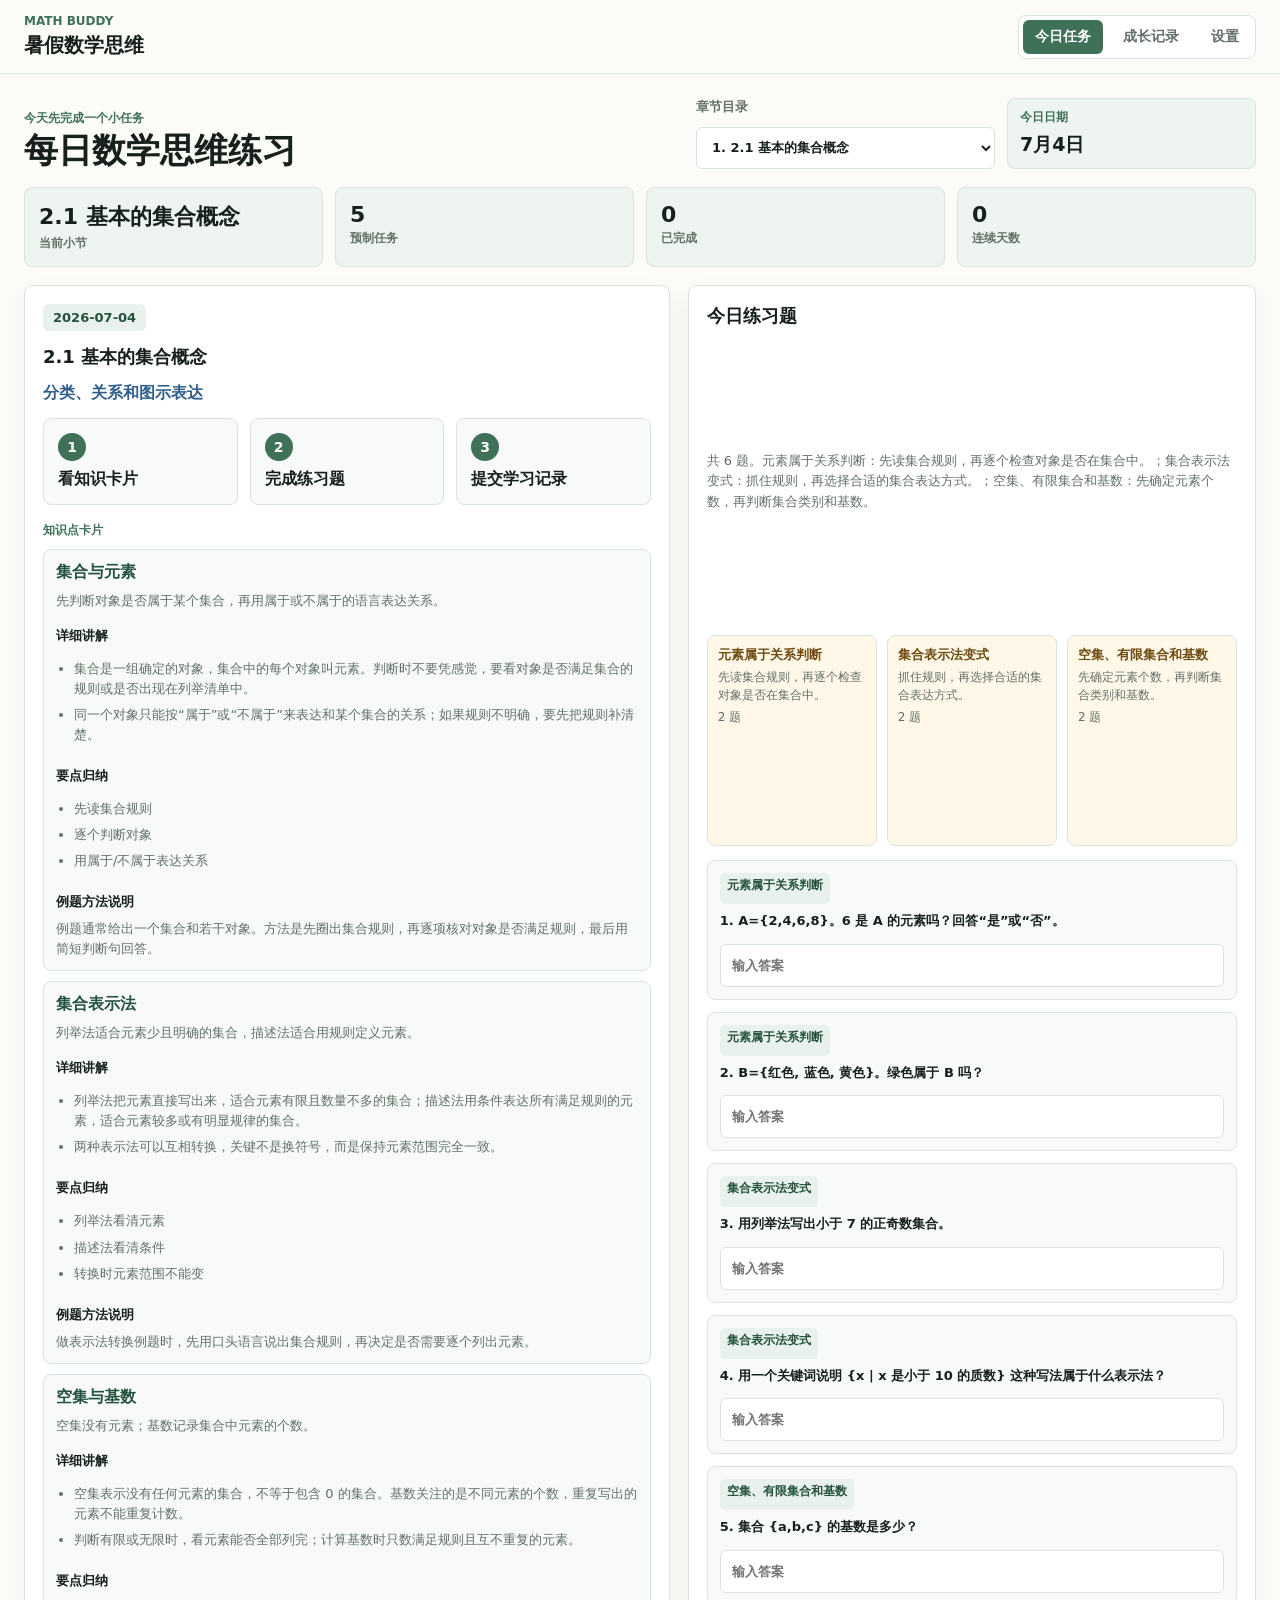
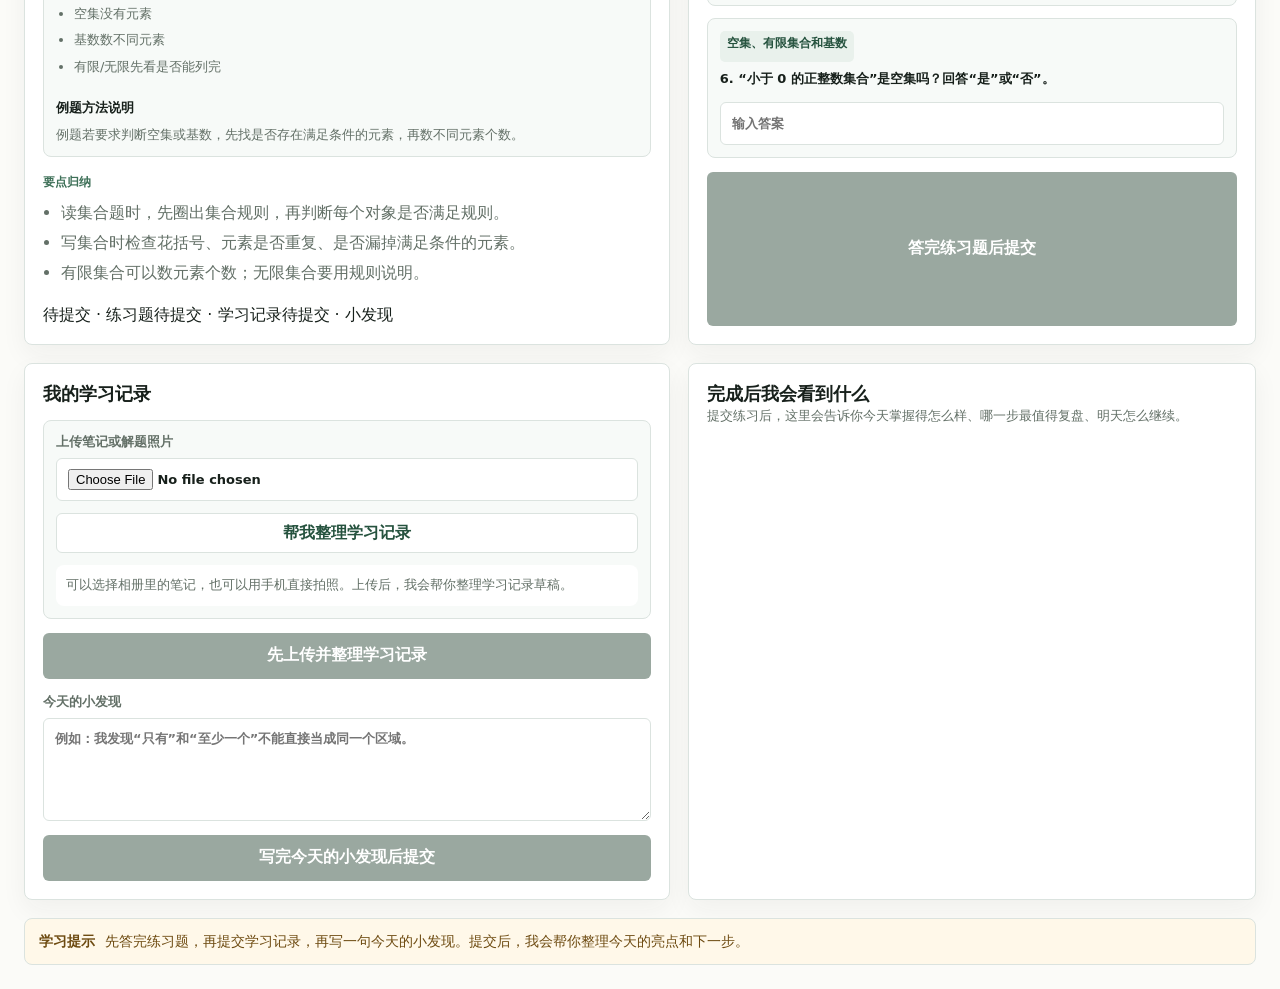
==== math-buddy/index.html @ c6ec44c0 "Refresh Math Buddy asset versions" ====
<!doctype html>
<html lang="zh-CN">
  <head>
    <meta charset="utf-8" />
    <meta name="viewport" content="width=device-width, initial-scale=1" />
    <title>Math Buddy · 暑假数学思维学习工具</title>
    <link rel="icon" href="data:," />
    <link rel="stylesheet" href="./src/styles.css?v=20260705b" />
  </head>
  <body>
    <main class="app-shell">
      <header class="app-header">
        <div class="brand">
          <span>Math Buddy</span>
          <strong>暑假数学思维</strong>
        </div>
        <nav class="app-nav" aria-label="应用导航">
          <button class="nav-button active" data-view="today" type="button">今日任务</button>
          <button class="nav-button" data-view="progress" type="button">成长记录</button>
          <button class="nav-button" data-view="settings" type="button">设置</button>
        </nav>
      </header>

      <section class="page-shell page-active" data-page="today">
        <section class="today-hero">
          <div>
            <p class="eyebrow">今天先完成一个小任务</p>
            <h1>每日数学思维练习</h1>
          </div>
          <div class="selector-row">
            <label>
              章节目录
              <select id="unitSelect" aria-label="选择章节"></select>
            </label>
            <div class="today-date-card">
              <span>今日日期</span>
              <strong id="todayDateLabel"></strong>
            </div>
          </div>
        </section>

        <section id="planSummary" class="summary-grid"></section>

        <section class="daily-grid">
          <article id="taskPanel" class="panel task-panel"></article>
          <article id="practicePanel" class="panel practice-panel"></article>
        </section>

        <section class="daily-grid">
          <article class="panel writing-panel">
            <h2>我的学习记录</h2>
            <div class="photo-evidence-box">
              <label>
                上传笔记或解题照片
                <input id="photoInput" type="file" accept="image/*" capture="environment" />
              </label>
              <img id="photoPreview" alt="练习照片预览" hidden />
              <button id="recognizePhoto" class="ghost" type="button">帮我整理学习记录</button>
              <div id="photoEvidencePanel" class="photo-evidence-result muted">可以选择相册里的笔记，也可以用手机直接拍照。上传后，我会帮你整理学习记录草稿。</div>
            </div>
            <button id="submitLearningRecord" class="primary practice-submit daily-submit" type="button" disabled>先上传并整理学习记录</button>
            <textarea id="evidence" hidden></textarea>
            <label>
              今天的小发现
              <textarea id="reflection" rows="4" placeholder="例如：我发现“只有”和“至少一个”不能直接当成同一个区域。"></textarea>
            </label>
            <button id="submitDiscovery" class="primary practice-submit daily-submit" type="button" disabled>写完今天的小发现后提交</button>
          </article>
          <article id="dailySummaryPanel" class="panel student-summary"></article>
        </section>

        <section id="feedbackPanel" class="panel student-feedback"></section>
      </section>

      <section class="page-shell" data-page="progress">
        <header class="page-heading">
          <p class="eyebrow">Growth Memory</p>
          <h1>我的成长记录</h1>
        </header>
        <section class="daily-grid">
          <article class="panel">
            <div class="panel-title-row">
              <h2>学习习惯</h2>
              <button id="resetMemory" class="ghost" type="button">重置记录</button>
            </div>
            <div id="memoryPanel" class="memory-grid"></div>
          </article>
          <article class="panel">
            <h2>成长时间线</h2>
            <div id="timeline" class="timeline"></div>
          </article>
        </section>
      </section>

      <section class="page-shell" data-page="settings">
        <header class="page-heading">
          <p class="eyebrow">Study Settings</p>
          <h1>学习设置</h1>
        </header>
        <section class="settings-grid">
          <article class="panel compact">
            <h2>计划设置</h2>
            <label>
              学生
              <input id="learnerName" type="text" />
            </label>
            <div class="two">
              <label>
                开始
                <input id="startDate" type="date" />
              </label>
              <label>
                结束
                <input id="endDate" type="date" />
              </label>
            </div>
            <label>
              每日分钟
              <input id="dailyMinutes" type="number" min="10" max="90" step="5" />
            </label>
            <label class="check">
              <input id="includeWeekends" type="checkbox" />
              周末也安排轻任务
            </label>
            <button id="generatePlan" class="primary" type="button">保存设置</button>
          </article>

          <article class="panel toc-panel">
            <h2>预制章节目录</h2>
            <p class="muted">当前自动载入《数学思维》第 2 章预制学习包。你可以在首页选择任一小节开始学习。</p>
            <textarea id="tocText" rows="9" readonly></textarea>
          </article>
        </section>
      </section>
    </main>
    <script type="module" src="./src/app.js?v=20260705b"></script>
  </body>
</html>
---- math-buddy/src/styles.css ----
:root {
  color-scheme: light;
  --ink: #17201b;
  --muted: #637067;
  --line: #dbe3df;
  --paper: #fbfbf8;
  --panel: #ffffff;
  --sage: #3f7159;
  --sage-dark: #25523e;
  --coral: #b95643;
  --blue: #315f8c;
  --amber: #946b1d;
  --soft: #eef4ef;
}

* {
  box-sizing: border-box;
}

body {
  margin: 0;
  background: var(--paper);
  color: var(--ink);
  font-family: ui-sans-serif, system-ui, -apple-system, BlinkMacSystemFont, "Segoe UI", sans-serif;
  letter-spacing: 0;
}

button,
input,
select,
textarea {
  font: inherit;
}

button {
  min-height: 40px;
  border-radius: 6px;
  cursor: pointer;
}

.app-shell {
  min-height: 100vh;
  display: grid;
  grid-template-rows: auto 1fr;
}

.app-header {
  position: sticky;
  top: 0;
  z-index: 5;
  display: flex;
  align-items: center;
  justify-content: space-between;
  gap: 20px;
  border-bottom: 1px solid var(--line);
  background: rgba(251, 251, 248, 0.96);
  padding: 14px 24px;
  backdrop-filter: blur(10px);
}

.app-nav {
  display: flex;
  align-items: center;
  gap: 8px;
  border: 1px solid var(--line);
  border-radius: 8px;
  background: white;
  padding: 4px;
}

.nav-button {
  min-height: 34px;
  border: 0;
  background: transparent;
  color: var(--muted);
  font-size: 14px;
  font-weight: 800;
  padding: 0 12px;
}

.nav-button.active {
  background: var(--sage);
  color: white;
}

.brand {
  display: grid;
  gap: 4px;
}

.brand span,
.eyebrow,
.label {
  color: var(--sage);
  font-size: 12px;
  font-weight: 700;
  text-transform: uppercase;
}

.brand strong {
  font-size: 20px;
}

.page-shell {
  display: none;
  gap: 18px;
  align-content: start;
  padding: 24px;
}

.page-active {
  display: grid;
}

.today-hero,
.page-heading {
  display: flex;
  align-items: end;
  justify-content: space-between;
  gap: 18px;
}

.selector-row {
  display: grid;
  grid-template-columns: minmax(260px, 1.2fr) minmax(220px, 1fr);
  gap: 12px;
  min-width: min(560px, 100%);
}

.today-date-card {
  display: grid;
  align-content: center;
  gap: 6px;
  border: 1px solid var(--line);
  border-radius: 8px;
  background: var(--soft);
  padding: 10px 12px;
}

.today-date-card span {
  color: var(--sage);
  font-size: 12px;
  font-weight: 800;
}

.today-date-card strong {
  color: var(--ink);
  font-size: 19px;
}

h1,
h2,
h3,
p {
  margin: 0;
}

h1 {
  margin-top: 4px;
  font-size: 34px;
  line-height: 1.12;
}

h2 {
  font-size: 18px;
}

h3 {
  font-size: 14px;
}

.panel {
  border: 1px solid var(--line);
  border-radius: 8px;
  background: var(--panel);
  padding: 18px;
  box-shadow: 0 10px 26px rgba(31, 46, 38, 0.05);
}

.compact {
  display: grid;
  gap: 14px;
}

label {
  display: grid;
  gap: 7px;
  color: var(--muted);
  font-size: 13px;
  font-weight: 700;
}

input,
select,
textarea {
  width: 100%;
  border: 1px solid var(--line);
  border-radius: 6px;
  background: #fff;
  color: var(--ink);
  padding: 10px 11px;
  outline: none;
}

textarea {
  resize: vertical;
  line-height: 1.55;
}

input:focus,
select:focus,
textarea:focus {
  border-color: var(--sage);
  box-shadow: 0 0 0 3px rgba(63, 113, 89, 0.15);
}

.two {
  display: grid;
  grid-template-columns: 1fr 1fr;
  gap: 10px;
}

.check {
  display: flex;
  align-items: center;
  gap: 9px;
}

.check input {
  width: 18px;
  height: 18px;
}

.primary {
  border: 0;
  background: var(--sage);
  color: white;
  font-weight: 800;
  padding: 0 16px;
}

.primary:hover {
  background: var(--sage-dark);
}

.primary:disabled {
  background: #9aa8a0;
  cursor: not-allowed;
}

.ghost {
  border: 1px solid var(--line);
  background: white;
  color: var(--sage-dark);
  font-weight: 800;
  padding: 0 12px;
}

.muted {
  color: var(--muted);
  font-size: 13px;
  line-height: 1.6;
}

.warning,
.boundary {
  border-left: 3px solid var(--coral);
  color: #7a3326;
  background: #fff2ef;
  padding: 10px 12px;
  font-size: 13px;
  line-height: 1.5;
}

.summary-grid {
  display: grid;
  grid-template-columns: repeat(4, minmax(0, 1fr));
  gap: 12px;
}

.summary-grid div,
.memory-stat {
  border: 1px solid var(--line);
  border-radius: 8px;
  background: var(--soft);
  padding: 14px;
}

.summary-grid strong,
.memory-stat strong {
  display: block;
  font-size: 22px;
}

.summary-grid span,
.memory-stat span {
  color: var(--muted);
  font-size: 12px;
  font-weight: 700;
}

.daily-grid {
  display: grid;
  grid-template-columns: minmax(0, 1fr) minmax(340px, 0.88fr);
  gap: 18px;
}

.settings-grid {
  display: grid;
  grid-template-columns: minmax(320px, 0.75fr) minmax(0, 1.25fr);
  gap: 18px;
}

.task-panel {
  display: grid;
  gap: 14px;
}

.task-date {
  width: fit-content;
  border-radius: 6px;
  background: #e9f1ec;
  color: var(--sage-dark);
  padding: 6px 10px;
  font-size: 13px;
  font-weight: 800;
}

.focus {
  color: var(--blue);
  font-weight: 800;
}

.learning-path,
.feedback-columns {
  display: grid;
  grid-template-columns: repeat(3, minmax(0, 1fr));
  gap: 12px;
}

.learning-path > div {
  display: grid;
  gap: 8px;
  border: 1px solid var(--line);
  border-radius: 8px;
  background: #f7faf8;
  padding: 14px;
}

.learning-path strong {
  display: grid;
  place-items: center;
  width: 28px;
  height: 28px;
  border-radius: 50%;
  background: var(--sage);
  color: white;
  font-size: 14px;
}

.learning-path span {
  color: var(--ink);
  font-weight: 800;
}

.card-list {
  display: grid;
  grid-template-columns: repeat(2, minmax(0, 1fr));
  gap: 10px;
  margin-top: 10px;
}

.card-list article {
  border: 1px solid var(--line);
  border-radius: 8px;
  background: #f7faf8;
  padding: 12px;
}

.knowledge-card-list {
  grid-template-columns: 1fr;
}

.knowledge-card {
  display: grid;
  gap: 8px;
}

.card-list strong {
  color: var(--sage-dark);
}

.card-list p {
  margin: 0;
  color: var(--muted);
  font-size: 13px;
  line-height: 1.5;
}

.knowledge-card h3 {
  margin: 8px 0 0;
  color: var(--ink);
  font-size: 13px;
}

.knowledge-card ul {
  margin: 0;
}

.knowledge-card li {
  font-size: 13px;
  line-height: 1.55;
}

.evidence-prompt,
.reflection-prompt,
.feedback-main,
.next-action {
  color: var(--ink);
  font-size: 15px;
  line-height: 1.65;
}

.evidence-prompt {
  border-left: 3px solid var(--sage);
  background: #edf5ef;
  padding: 12px;
}

.reflection-prompt {
  border-left: 3px solid var(--amber);
  background: #fff8e9;
  padding: 12px;
}

.writing-panel {
  display: grid;
  gap: 14px;
}

.photo-evidence-box {
  display: grid;
  gap: 12px;
  border: 1px solid var(--line);
  border-radius: 8px;
  background: #f7faf8;
  padding: 12px;
}

#photoPreview {
  width: 100%;
  max-height: 260px;
  border: 1px solid var(--line);
  border-radius: 8px;
  object-fit: contain;
  background: white;
}

.photo-evidence-result {
  border-radius: 8px;
  background: white;
  padding: 10px;
}

.photo-draft {
  display: grid;
  gap: 10px;
}

.photo-draft strong {
  color: var(--sage-dark);
}

.photo-draft h3 {
  margin-top: 4px;
}

.practice-panel {
  display: grid;
  gap: 14px;
}

.practice-list {
  display: grid;
  gap: 12px;
}

.example-family-list {
  display: grid;
  grid-template-columns: repeat(3, minmax(0, 1fr));
  gap: 10px;
}

.example-family-list article {
  border: 1px solid var(--line);
  border-radius: 8px;
  background: #fff8e9;
  padding: 10px;
}

.example-family-list strong {
  display: block;
  color: #6d4a10;
  font-size: 13px;
}

.example-family-list p,
.example-family-list span {
  display: block;
  margin-top: 5px;
  color: var(--muted);
  font-size: 12px;
  line-height: 1.45;
}

.practice-question {
  border: 1px solid var(--line);
  border-radius: 8px;
  background: #f7faf8;
  padding: 12px;
}

.practice-question em {
  width: fit-content;
  border-radius: 5px;
  background: #e9f1ec;
  color: var(--sage-dark);
  font-size: 12px;
  font-style: normal;
  font-weight: 800;
  padding: 4px 7px;
}

.practice-question span {
  color: var(--ink);
  line-height: 1.5;
}

.practice-question strong {
  color: var(--muted);
  font-size: 13px;
  line-height: 1.5;
}

.practice-question .correct {
  color: var(--sage-dark);
}

.practice-question .incorrect {
  color: var(--coral);
}

.practice-submit {
  width: 100%;
  min-height: 46px;
}

.done {
  border-radius: 6px;
  background: #e7f4ec;
  color: var(--sage-dark);
  padding: 10px 12px;
  font-weight: 800;
}

.student-feedback-inline {
  display: flex;
  align-items: center;
  gap: 10px;
  border: 1px solid var(--line);
  border-radius: 8px;
  background: #fff8e9;
  color: #6d4a10;
  padding: 12px 14px;
  font-size: 14px;
  line-height: 1.5;
}

.student-feedback-inline strong {
  flex: 0 0 auto;
}

.feedback-main {
  margin-top: 12px;
  border-radius: 8px;
  background: #eff6fb;
  color: #204768;
  padding: 14px;
  font-weight: 800;
}

.feedback-columns {
  margin-top: 14px;
}

ul {
  margin: 10px 0 0;
  padding-left: 18px;
}

li {
  margin: 6px 0;
  color: var(--muted);
  line-height: 1.5;
}

.next-action {
  margin-top: 14px;
  border-radius: 8px;
  background: #fff8e9;
  color: #6d4a10;
  padding: 12px;
  font-weight: 800;
}

.summary-line {
  width: fit-content;
  margin-top: 12px;
  border-radius: 6px;
  background: #e9f1ec;
  color: var(--sage-dark);
  padding: 8px 10px;
  font-weight: 800;
}

.boundary {
  margin-top: 12px;
}

.panel-title-row {
  display: flex;
  align-items: center;
  justify-content: space-between;
  gap: 12px;
}

.memory-grid {
  display: grid;
  grid-template-columns: repeat(3, 1fr);
  gap: 12px;
  margin-top: 14px;
}

.memory-full {
  grid-column: 1 / -1;
  border: 1px solid var(--line);
  border-radius: 8px;
  background: #f7faf8;
  padding: 14px;
}

.memory-full p {
  margin-top: 7px;
  color: var(--muted);
  line-height: 1.5;
}

.timeline {
  display: grid;
  gap: 10px;
  margin-top: 12px;
}

.timeline-item {
  border-left: 3px solid var(--sage);
  background: #f7faf8;
  padding: 10px 12px;
}

.timeline-item span {
  color: var(--sage);
  font-size: 12px;
  font-weight: 800;
}

.timeline-item p {
  margin-top: 4px;
  color: var(--muted);
  line-height: 1.5;
}

.toc-panel textarea {
  margin-top: 12px;
}

@media (max-width: 980px) {
  .daily-grid,
  .settings-grid {
    grid-template-columns: 1fr;
  }

  .app-header,
  .today-hero,
  .page-heading {
    align-items: stretch;
    flex-direction: column;
  }

  .selector-row {
    grid-template-columns: 1fr;
    min-width: 0;
  }

  .summary-grid,
  .memory-grid {
    grid-template-columns: repeat(2, 1fr);
  }
}

@media (max-width: 620px) {
  .page-shell,
  .app-header {
    padding: 16px;
  }

  .app-nav {
    display: grid;
    grid-template-columns: repeat(3, 1fr);
  }

  h1 {
    font-size: 27px;
  }

  .summary-grid,
  .learning-path,
  .feedback-columns,
  .memory-grid,
  .card-list,
  .example-family-list,
  .two {
    grid-template-columns: 1fr;
  }
}
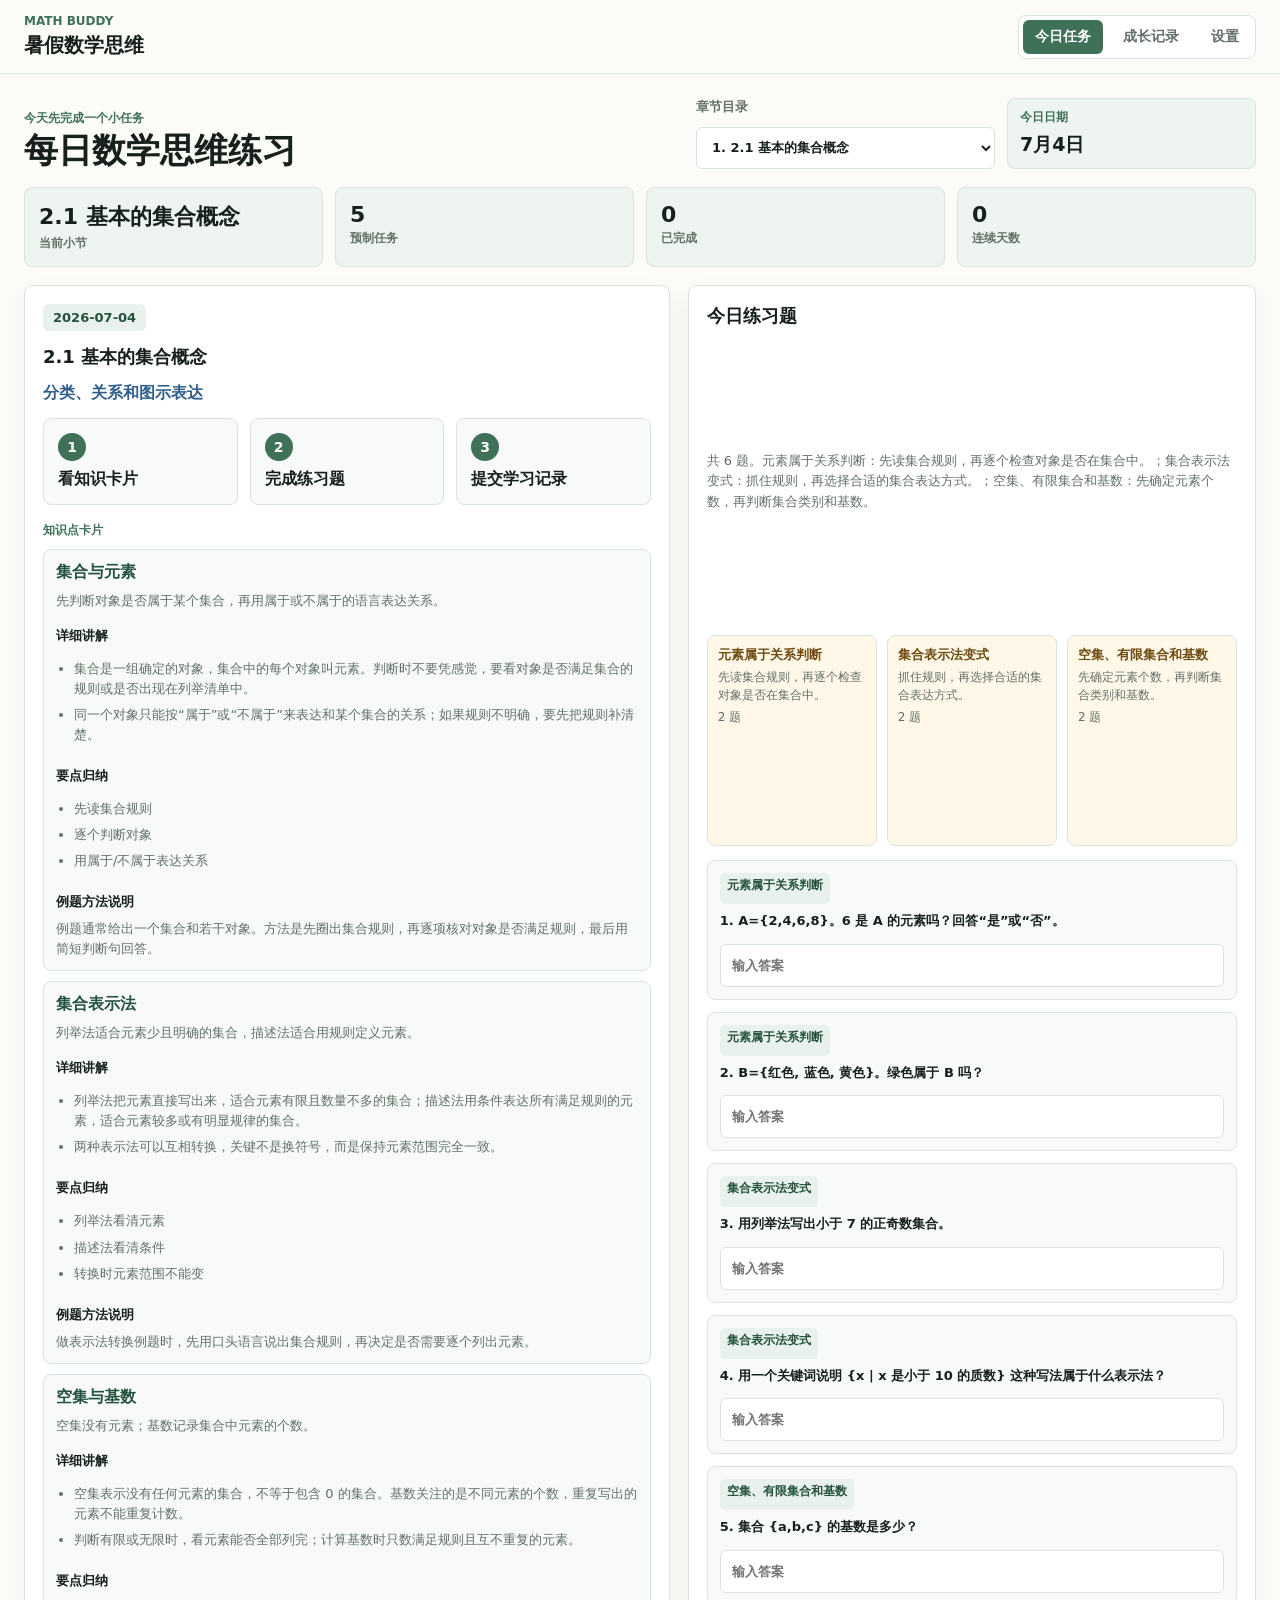
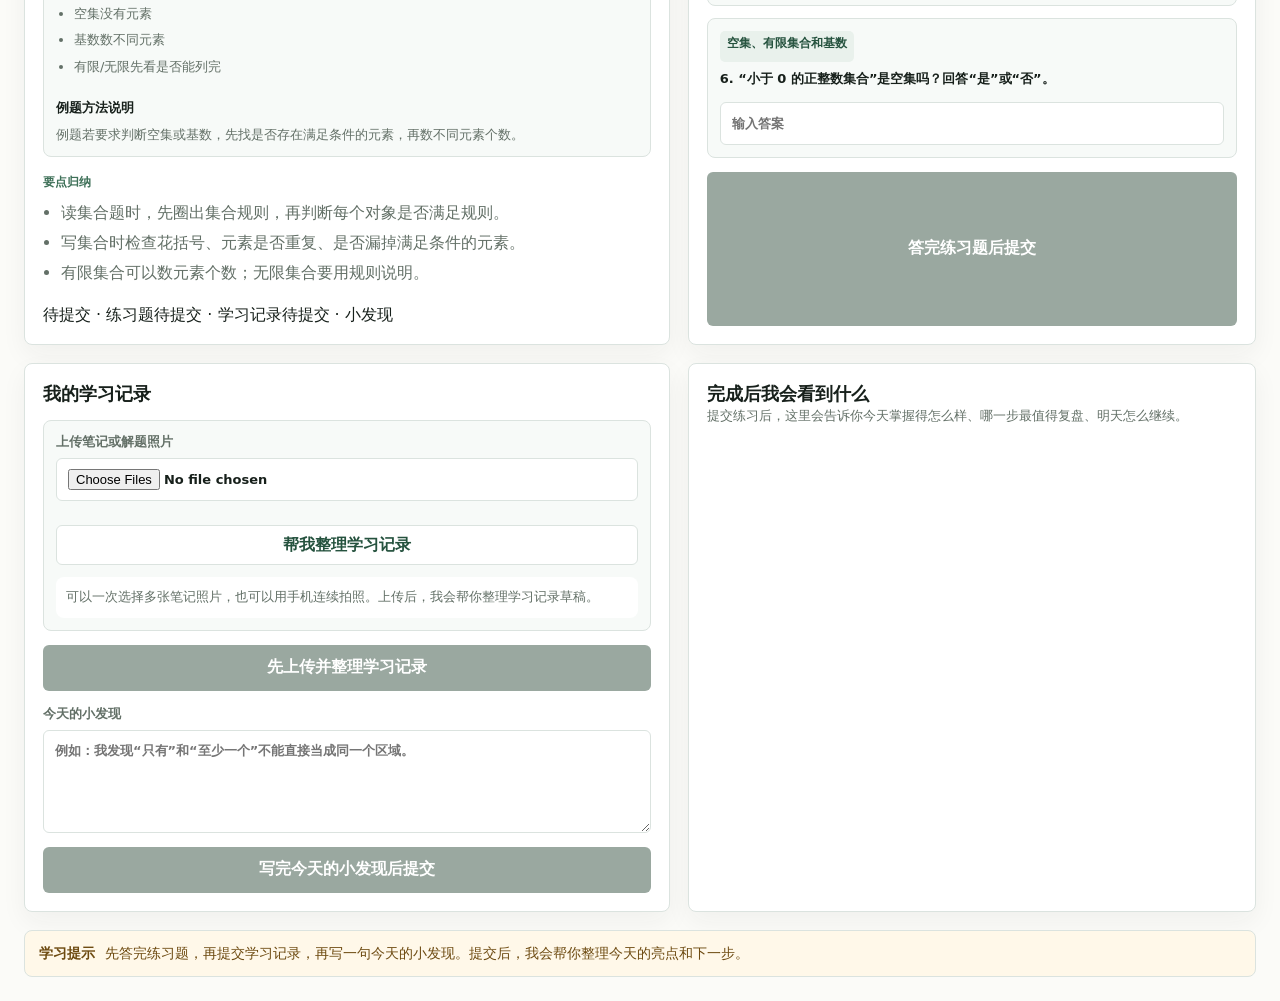
==== commit 4d4ae922: "Support multiple learning record photos" ====
--- a/math-buddy/index.html
+++ b/math-buddy/index.html
@@ -5,7 +5,7 @@
     <meta name="viewport" content="width=device-width, initial-scale=1" />
     <title>Math Buddy · 暑假数学思维学习工具</title>
     <link rel="icon" href="data:," />
-    <link rel="stylesheet" href="./src/styles.css?v=20260705b" />
+    <link rel="stylesheet" href="./src/styles.css?v=20260706" />
   </head>
   <body>
     <main class="app-shell">
@@ -52,11 +52,11 @@
             <div class="photo-evidence-box">
               <label>
                 上传笔记或解题照片
-                <input id="photoInput" type="file" accept="image/*" capture="environment" />
+                <input id="photoInput" type="file" accept="image/*" capture="environment" multiple />
               </label>
-              <img id="photoPreview" alt="练习照片预览" hidden />
+              <div id="photoPreview" class="photo-preview-grid" hidden></div>
               <button id="recognizePhoto" class="ghost" type="button">帮我整理学习记录</button>
-              <div id="photoEvidencePanel" class="photo-evidence-result muted">可以选择相册里的笔记，也可以用手机直接拍照。上传后，我会帮你整理学习记录草稿。</div>
+              <div id="photoEvidencePanel" class="photo-evidence-result muted">可以一次选择多张笔记照片，也可以用手机连续拍照。上传后，我会帮你整理学习记录草稿。</div>
             </div>
             <button id="submitLearningRecord" class="primary practice-submit daily-submit" type="button" disabled>先上传并整理学习记录</button>
             <textarea id="evidence" hidden></textarea>
@@ -133,6 +133,6 @@
         </section>
       </section>
     </main>
-    <script type="module" src="./src/app.js?v=20260705b"></script>
+    <script type="module" src="./src/app.js?v=20260706"></script>
   </body>
 </html>
--- a/math-buddy/src/styles.css
+++ b/math-buddy/src/styles.css
@@ -447,13 +447,38 @@
   padding: 12px;
 }
 
-#photoPreview {
+.photo-preview-grid {
+  display: grid;
+  grid-template-columns: repeat(auto-fit, minmax(120px, 1fr));
+  gap: 10px;
+}
+
+.photo-preview-card {
+  display: grid;
+  gap: 6px;
+  margin: 0;
+}
+
+.photo-preview-card img {
   width: 100%;
-  max-height: 260px;
-  border: 1px solid var(--line);
-  border-radius: 8px;
-  object-fit: contain;
+  aspect-ratio: 4 / 3;
+  border: 1px solid var(--line);
+  border-radius: 8px;
+  object-fit: cover;
   background: white;
+}
+
+.photo-preview-card figcaption {
+  display: flex;
+  align-items: center;
+  justify-content: space-between;
+  gap: 8px;
+  color: var(--muted);
+  font-size: 0.82rem;
+}
+
+.compact-button {
+  padding: 6px 8px;
 }
 
 .photo-evidence-result {
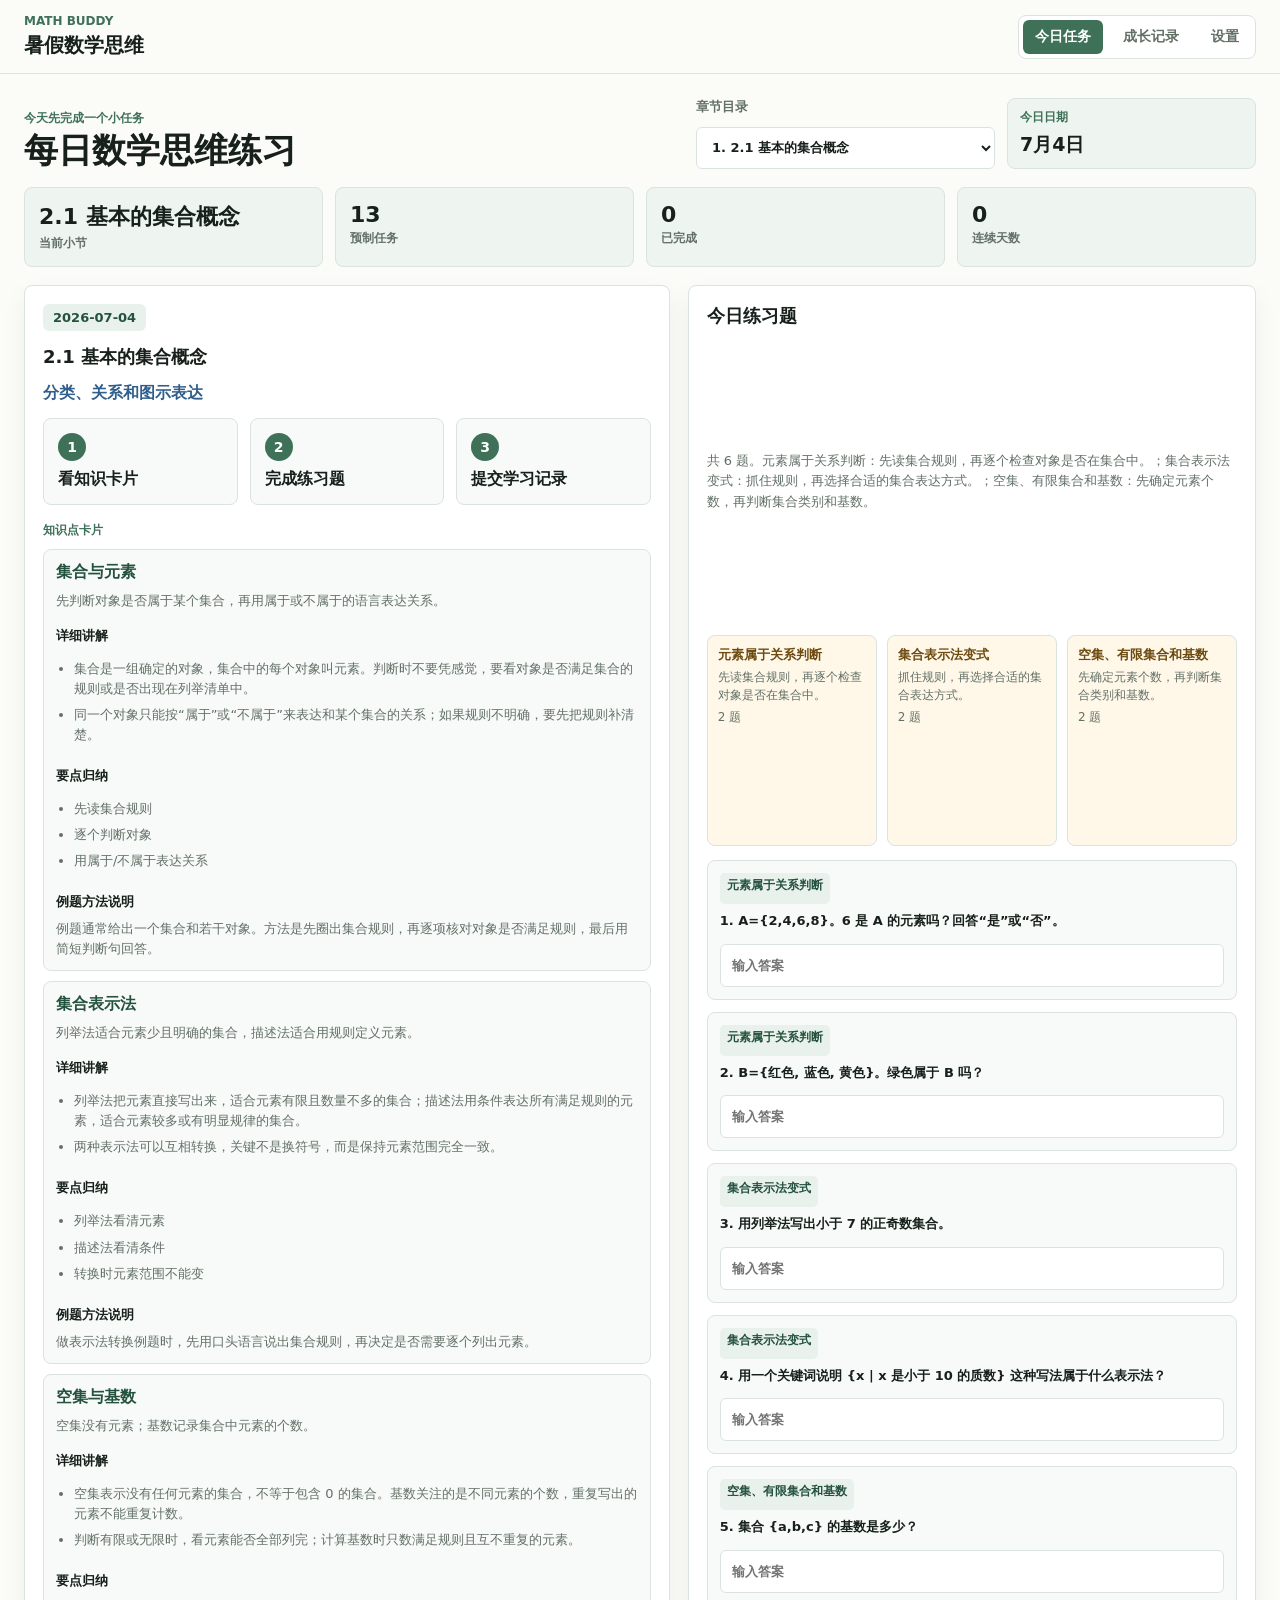
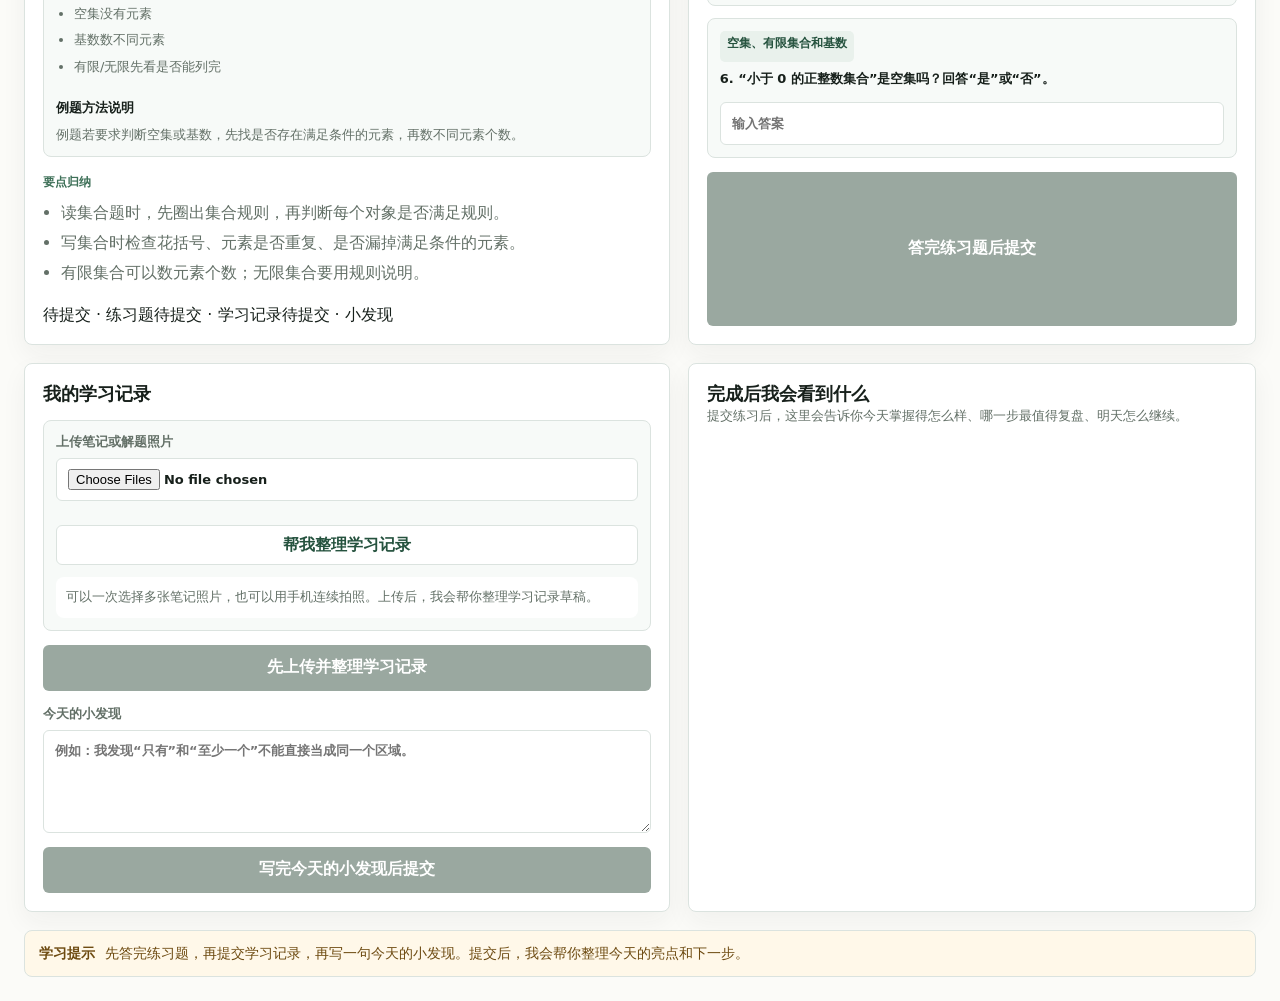
==== commit 4f1472f1: "Add Math Thinking chapter 3 content" ====
--- a/math-buddy/index.html
+++ b/math-buddy/index.html
@@ -5,7 +5,7 @@
     <meta name="viewport" content="width=device-width, initial-scale=1" />
     <title>Math Buddy · 暑假数学思维学习工具</title>
     <link rel="icon" href="data:," />
-    <link rel="stylesheet" href="./src/styles.css?v=20260706" />
+    <link rel="stylesheet" href="./src/styles.css?v=20260710" />
   </head>
   <body>
     <main class="app-shell">
@@ -83,6 +83,7 @@
               <h2>学习习惯</h2>
               <button id="resetMemory" class="ghost" type="button">重置记录</button>
             </div>
+            <div id="localMemoryStatus" class="local-memory-status"></div>
             <div id="memoryPanel" class="memory-grid"></div>
           </article>
           <article class="panel">
@@ -133,6 +134,6 @@
         </section>
       </section>
     </main>
-    <script type="module" src="./src/app.js?v=20260706"></script>
+    <script type="module" src="./src/app.js?v=20260710"></script>
   </body>
 </html>
--- a/math-buddy/src/styles.css
+++ b/math-buddy/src/styles.css
@@ -500,6 +500,18 @@
   margin-top: 4px;
 }
 
+.recognized-text {
+  overflow-x: auto;
+  white-space: pre-wrap;
+  border: 1px solid var(--line);
+  border-radius: 8px;
+  background: #f7faf8;
+  padding: 10px;
+  color: var(--ink);
+  font-family: inherit;
+  line-height: 1.55;
+}
+
 .practice-panel {
   display: grid;
   gap: 14px;
@@ -657,6 +669,26 @@
   align-items: center;
   justify-content: space-between;
   gap: 12px;
+}
+
+.local-memory-status {
+  display: grid;
+  gap: 6px;
+  margin-top: 12px;
+  border: 1px solid var(--line);
+  border-radius: 8px;
+  background: #f7faf8;
+  padding: 12px;
+  color: var(--muted);
+  font-size: 0.9rem;
+}
+
+.local-memory-status strong {
+  color: var(--sage-dark);
+}
+
+.local-memory-status p {
+  margin: 4px 0 0;
 }
 
 .memory-grid {
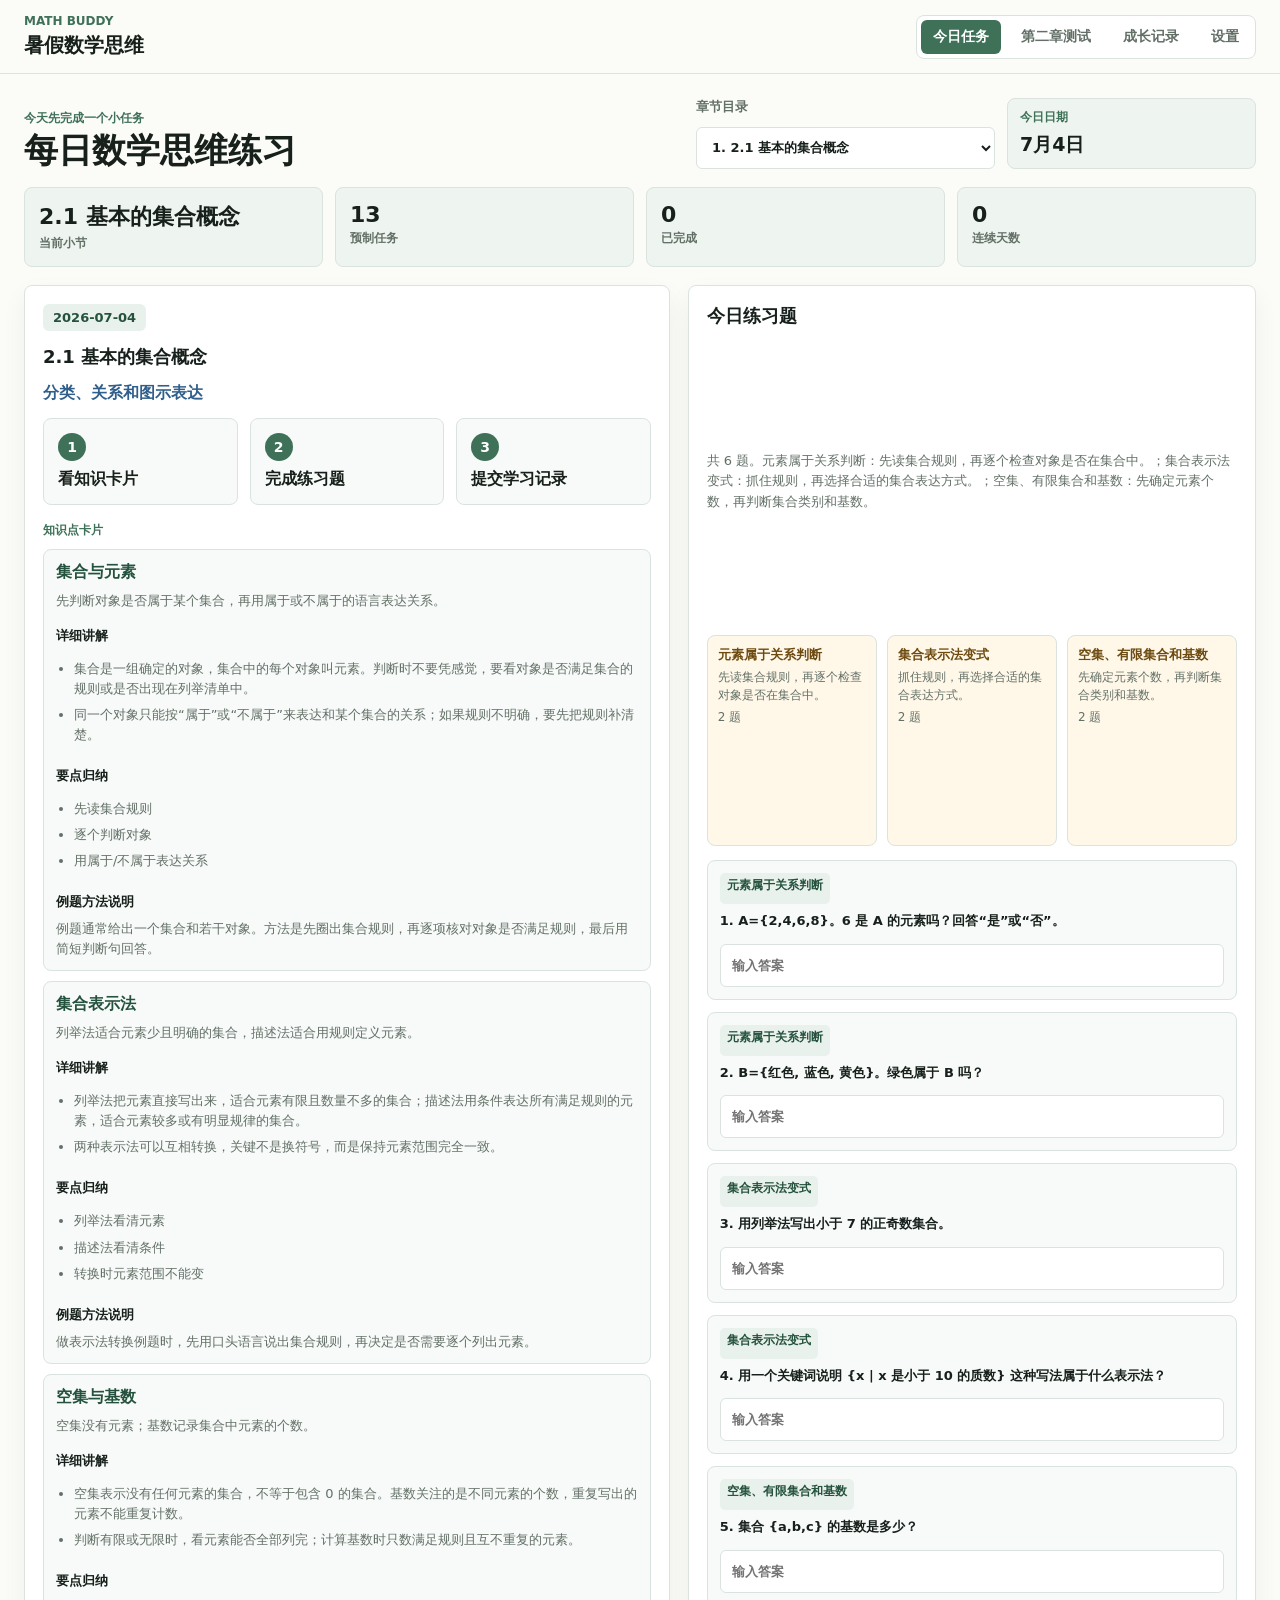
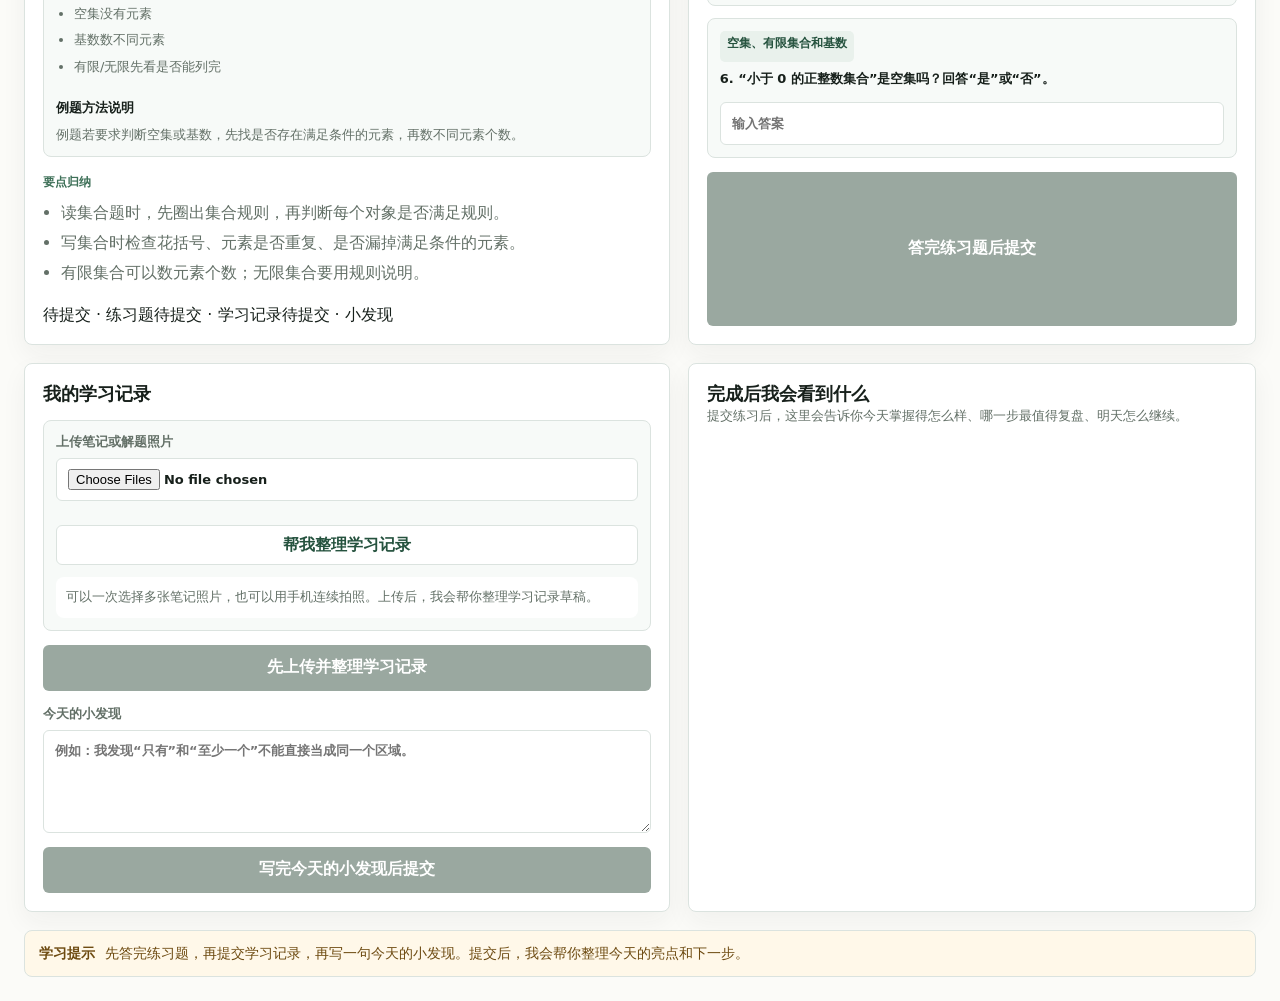
==== commit 75bb0d07: "Add chapter 2 assessment and memory save" ====
--- a/math-buddy/index.html
+++ b/math-buddy/index.html
@@ -5,7 +5,7 @@
     <meta name="viewport" content="width=device-width, initial-scale=1" />
     <title>Math Buddy · 暑假数学思维学习工具</title>
     <link rel="icon" href="data:," />
-    <link rel="stylesheet" href="./src/styles.css?v=20260710" />
+    <link rel="stylesheet" href="./src/styles.css?v=20260710b" />
   </head>
   <body>
     <main class="app-shell">
@@ -16,6 +16,7 @@
         </div>
         <nav class="app-nav" aria-label="应用导航">
           <button class="nav-button active" data-view="today" type="button">今日任务</button>
+          <button class="nav-button" data-view="chapter-test" type="button">第二章测试</button>
           <button class="nav-button" data-view="progress" type="button">成长记录</button>
           <button class="nav-button" data-view="settings" type="button">设置</button>
         </nav>
@@ -70,6 +71,17 @@
         </section>
 
         <section id="feedbackPanel" class="panel student-feedback"></section>
+      </section>
+
+      <section class="page-shell" data-page="chapter-test">
+        <header class="page-heading">
+          <p class="eyebrow">Chapter Check</p>
+          <h1>第二章综合测试</h1>
+        </header>
+        <section class="daily-grid">
+          <article id="chapterAssessmentPanel" class="panel chapter-assessment-panel"></article>
+          <article id="chapterAssessmentSummary" class="panel student-summary"></article>
+        </section>
       </section>
 
       <section class="page-shell" data-page="progress">
@@ -134,6 +146,6 @@
         </section>
       </section>
     </main>
-    <script type="module" src="./src/app.js?v=20260710"></script>
+    <script type="module" src="./src/app.js?v=20260710b"></script>
   </body>
 </html>
--- a/math-buddy/src/styles.css
+++ b/math-buddy/src/styles.css
@@ -740,6 +740,34 @@
   margin-top: 12px;
 }
 
+.assessment-count {
+  color: var(--sage-dark);
+  font-size: 0.92rem;
+  font-weight: 800;
+}
+
+.chapter-test-list {
+  margin-top: 14px;
+}
+
+.summary-score {
+  border-radius: 8px;
+  margin: 12px 0;
+  padding: 14px;
+  font-size: 1.4rem;
+  font-weight: 900;
+}
+
+.score-good {
+  background: #e8f4ee;
+  color: var(--sage-dark);
+}
+
+.score-watch {
+  background: #fff3e2;
+  color: #9a5a13;
+}
+
 @media (max-width: 980px) {
   .daily-grid,
   .settings-grid {
@@ -772,7 +800,7 @@
 
   .app-nav {
     display: grid;
-    grid-template-columns: repeat(3, 1fr);
+    grid-template-columns: repeat(auto-fit, minmax(120px, 1fr));
   }
 
   h1 {
